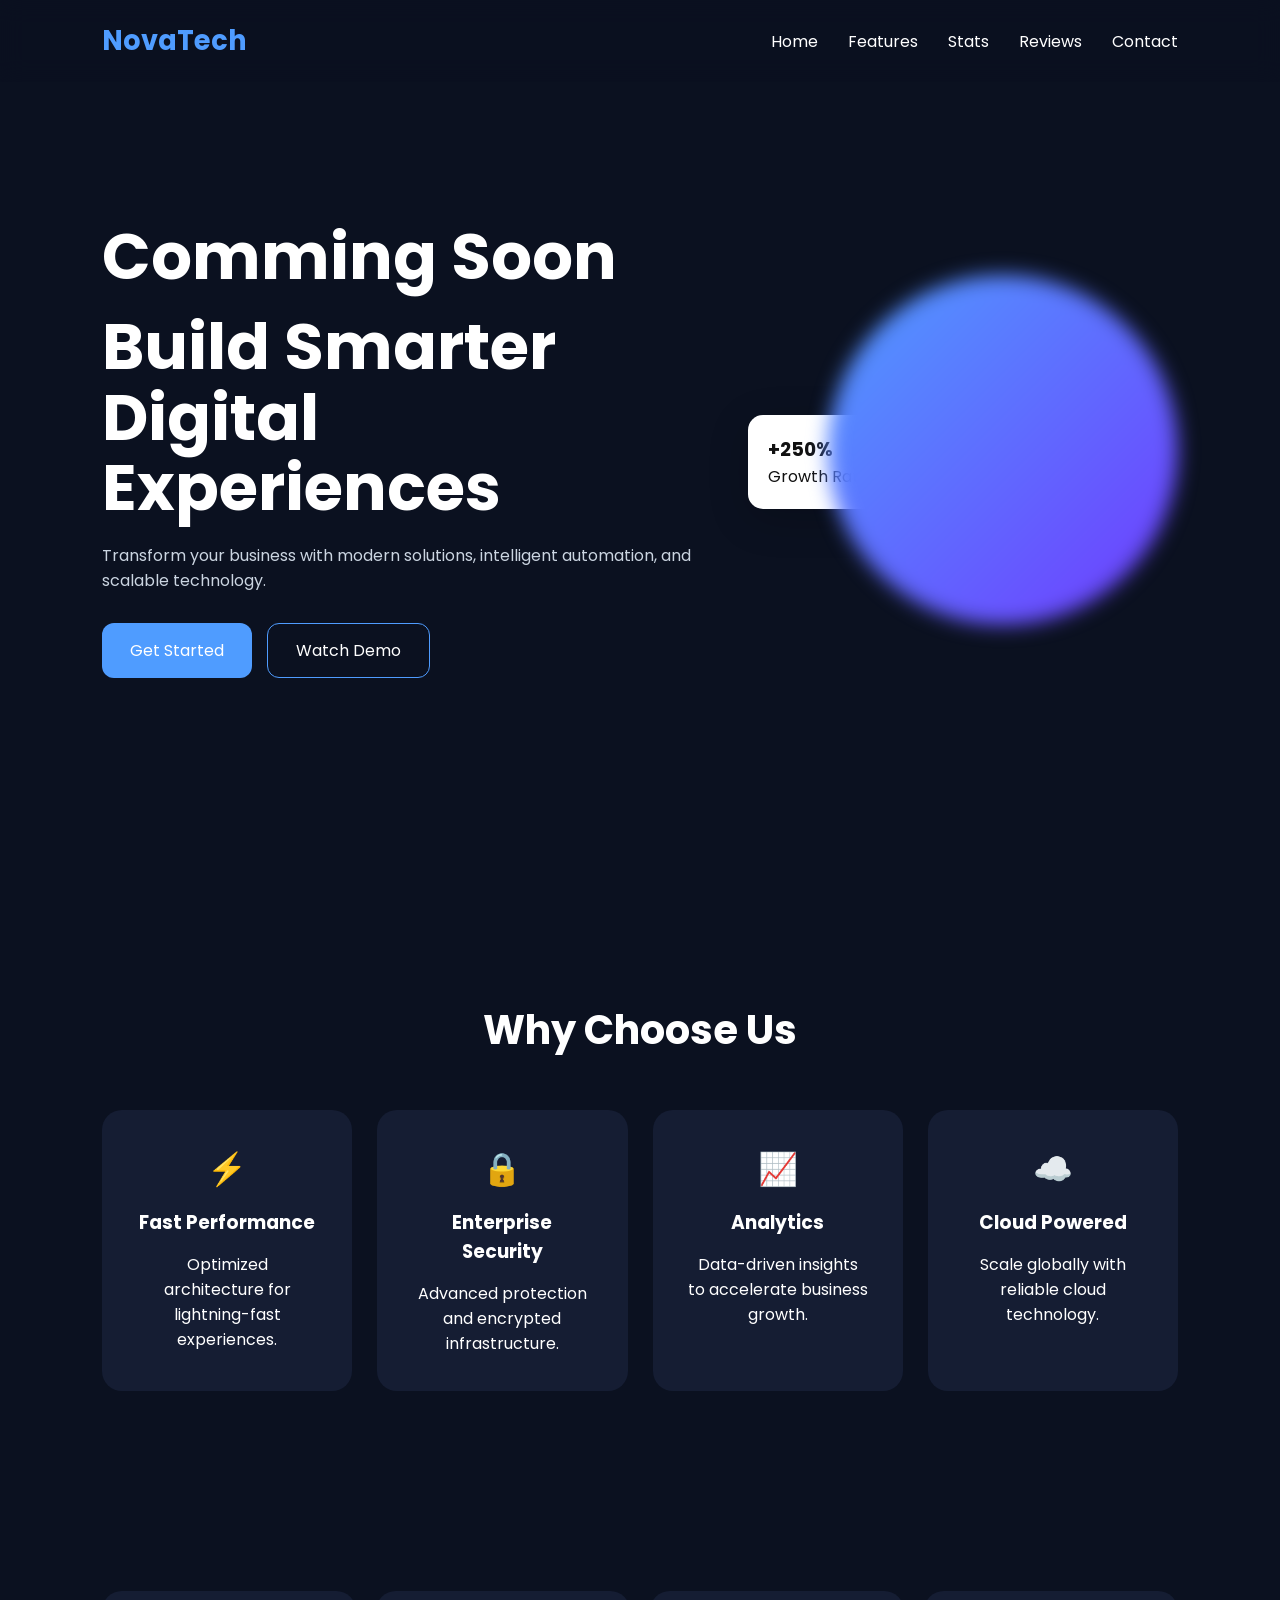
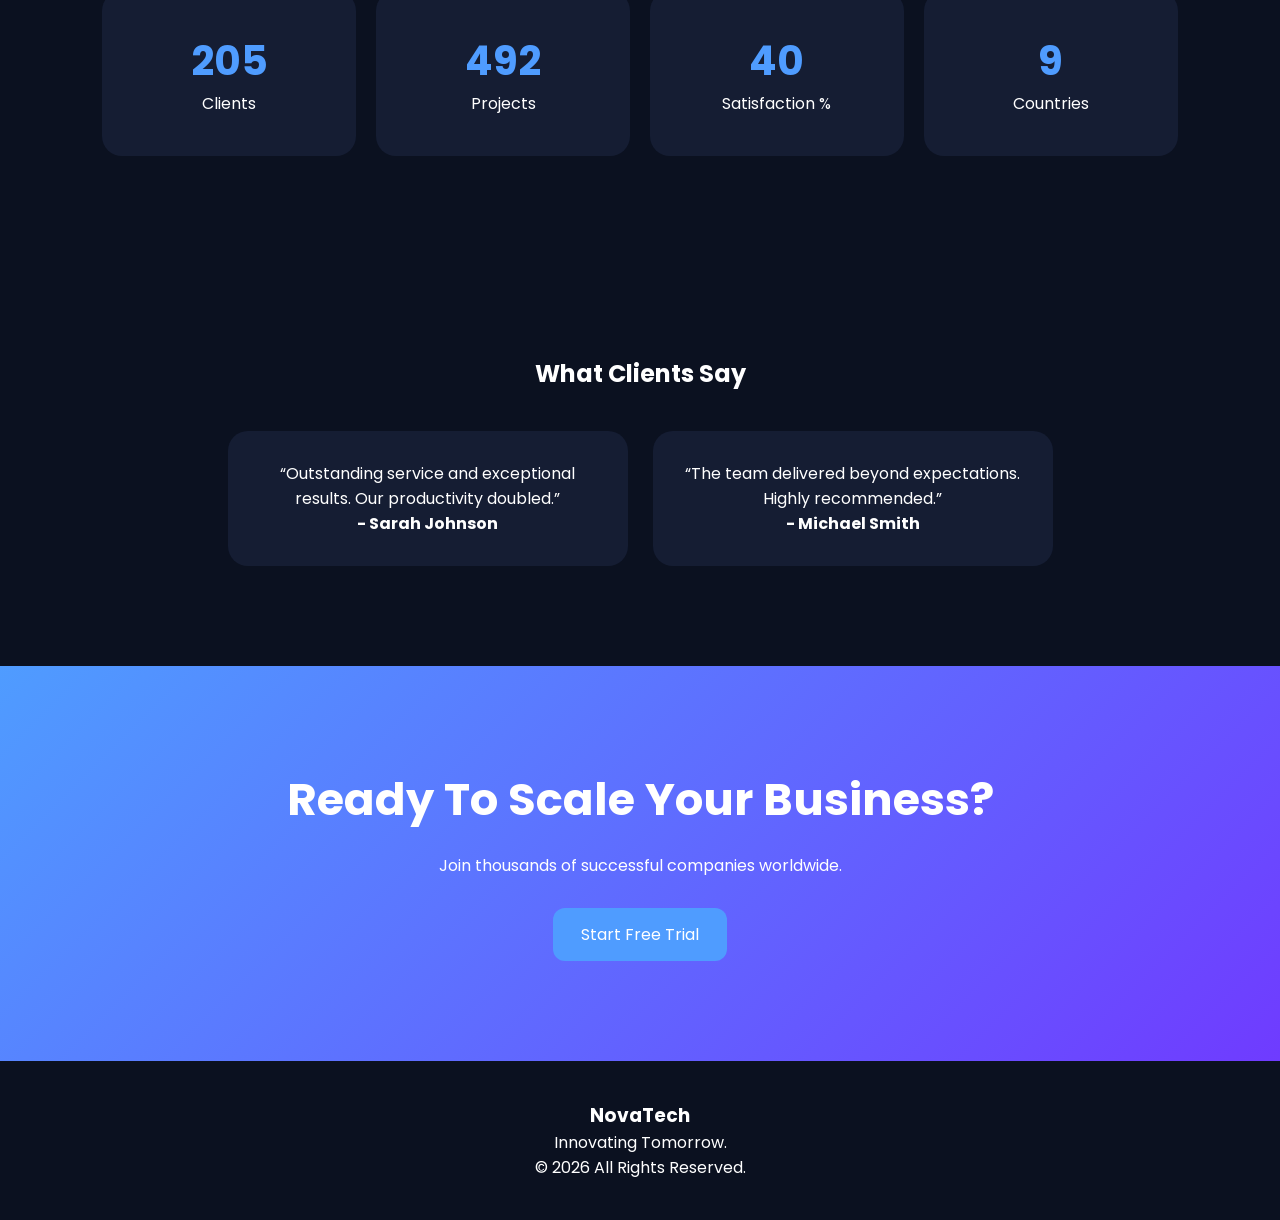
==== index.html @ ea534692 "update in h1 html page" ====
<!DOCTYPE html>
<html lang="en">
<head>
    <meta charset="UTF-8">
    <meta name="viewport" content="width=device-width, initial-scale=1.0">
    <title>NovaTech - Future of Innovation</title>

    <link rel="stylesheet" href="./css/style.css"
    ./style.css">

    <link rel="preconnect" href="https://fonts.googleapis.com">
    <link href="https://fonts.googleapis.com/css2?family=Poppins:wght@300;400;500;600;700;800&display=swap" rel="stylesheet">
</head>
<body>

    <header>
        <nav class="navbar">
            <div class="logo">NovaTech</div>

            <ul class="nav-links" id="navLinks">
                <li><a href="#home">Home</a></li>
                <li><a href="#features">Features</a></li>
                <li><a href="#stats">Stats</a></li>
                <li><a href="#testimonials">Reviews</a></li>
                <li><a href="#contact">Contact</a></li>
            </ul>

            <div class="menu-btn" id="menuBtn">
                ☰
            </div>
        </nav>
    </header>

    <!-- Hero Section -->
    <section class="hero" id="home">
        <div class="hero-content">
            <h1>Comming Soon</h1>
            <h1>Build Smarter Digital Experiences</h1>
            <p>
                Transform your business with modern solutions,
                intelligent automation, and scalable technology.
            </p>

            <div class="hero-buttons">
                <button class="primary-btn">Get Started</button>
                <button class="secondary-btn">Watch Demo</button>
            </div>
        </div>

        <div class="hero-image">
            <div class="floating-card">
                <h3>+250%</h3>
                <p>Growth Rate</p>
            </div>

            <div class="circle"></div>
        </div>
    </section>

    <!-- Features -->
    <section class="features" id="features">
        <h2>Why Choose Us</h2>

        <div class="feature-grid">

            <div class="card">
                <span>⚡</span>
                <h3>Fast Performance</h3>
                <p>Optimized architecture for lightning-fast experiences.</p>
            </div>

            <div class="card">
                <span>🔒</span>
                <h3>Enterprise Security</h3>
                <p>Advanced protection and encrypted infrastructure.</p>
            </div>

            <div class="card">
                <span>📈</span>
                <h3>Analytics</h3>
                <p>Data-driven insights to accelerate business growth.</p>
            </div>

            <div class="card">
                <span>☁️</span>
                <h3>Cloud Powered</h3>
                <p>Scale globally with reliable cloud technology.</p>
            </div>

        </div>
    </section>

    <!-- Stats -->
    <section class="stats" id="stats">
        <div class="stat-box">
            <h3 class="counter" data-target="500">0</h3>
            <p>Clients</p>
        </div>

        <div class="stat-box">
            <h3 class="counter" data-target="1200">0</h3>
            <p>Projects</p>
        </div>

        <div class="stat-box">
            <h3 class="counter" data-target="98">0</h3>
            <p>Satisfaction %</p>
        </div>

        <div class="stat-box">
            <h3 class="counter" data-target="24">0</h3>
            <p>Countries</p>
        </div>
    </section>

    <!-- Testimonials -->
    <section class="testimonials" id="testimonials">
        <h2>What Clients Say</h2>

        <div class="testimonial-container">

            <div class="testimonial">
                <p>
                    “Outstanding service and exceptional results.
                    Our productivity doubled.”
                </p>
                <h4>- Sarah Johnson</h4>
            </div>

            <div class="testimonial">
                <p>
                    “The team delivered beyond expectations.
                    Highly recommended.”
                </p>
                <h4>- Michael Smith</h4>
            </div>

        </div>
    </section>

    <!-- CTA -->
    <section class="cta">
        <h2>Ready To Scale Your Business?</h2>
        <p>Join thousands of successful companies worldwide.</p>

        <button class="primary-btn">Start Free Trial</button>
    </section>

    <!-- Footer -->
    <footer id="contact">
        <h3>NovaTech</h3>
        <p>Innovating Tomorrow.</p>
        <p>© 2026 All Rights Reserved.</p>
    </footer>

    <script src="./java/app.js"></script>
</body>
</html>
---- css/style.css ----
*{
    margin:0;
    padding:0;
    box-sizing:border-box;
    font-family:'Poppins',sans-serif;
}

html{
    scroll-behavior:smooth;
}

body{
    background:#0b1120;
    color:white;
    overflow-x:hidden;
}

/* Navbar */

.navbar{
    position:fixed;
    top:0;
    width:100%;
    display:flex;
    justify-content:space-between;
    align-items:center;
    padding:20px 8%;
    backdrop-filter:blur(12px);
    background:rgba(11,17,32,.7);
    z-index:1000;
}

.logo{
    font-size:1.7rem;
    font-weight:700;
    color:#4f9cff;
}

.nav-links{
    display:flex;
    list-style:none;
    gap:30px;
}

.nav-links a{
    text-decoration:none;
    color:white;
    transition:.3s;
}

.nav-links a:hover{
    color:#4f9cff;
}

.menu-btn{
    display:none;
    font-size:1.8rem;
    cursor:pointer;
}

/* Hero */

.hero{
    min-height:100vh;
    display:flex;
    align-items:center;
    justify-content:space-between;
    padding:120px 8%;
}

.hero-content{
    max-width:600px;
}

.hero-content h1{
    font-size:4rem;
    line-height:1.1;
    margin-bottom:20px;
}

.hero-content p{
    color:#cbd5e1;
    margin-bottom:30px;
}

.hero-buttons{
    display:flex;
    gap:15px;
}

.primary-btn,
.secondary-btn{
    padding:14px 28px;
    border:none;
    border-radius:12px;
    cursor:pointer;
    transition:.4s;
    font-size:1rem;
}

.primary-btn{
    background:#4f9cff;
    color:white;
}

.primary-btn:hover{
    transform:translateY(-5px);
}

.secondary-btn{
    background:transparent;
    border:1px solid #4f9cff;
    color:white;
}

.hero-image{
    position:relative;
}

.circle{
    width:350px;
    height:350px;
    border-radius:50%;
    background:linear-gradient(135deg,#4f9cff,#6f3bff);
    filter:blur(10px);
    animation:float 4s ease-in-out infinite;
}

.floating-card{
    position:absolute;
    top:40%;
    left:-80px;
    background:white;
    color:#111;
    padding:20px;
    border-radius:15px;
    box-shadow:0 10px 40px rgba(0,0,0,.2);
    animation:floatCard 3s infinite ease-in-out;
}

@keyframes float{
    50%{
        transform:translateY(-20px);
    }
}

@keyframes floatCard{
    50%{
        transform:translateY(-15px);
    }
}

/* Features */

.features{
    padding:100px 8%;
    text-align:center;
}

.features h2{
    margin-bottom:50px;
    font-size:2.5rem;
}

.feature-grid{
    display:grid;
    grid-template-columns:repeat(auto-fit,minmax(250px,1fr));
    gap:25px;
}

.card{
    background:#151d33;
    padding:35px;
    border-radius:20px;
    transition:.4s;
}

.card:hover{
    transform:translateY(-10px);
    background:#1d2744;
}

.card span{
    font-size:2rem;
}

.card h3{
    margin:15px 0;
}

/* Stats */

.stats{
    display:grid;
    grid-template-columns:repeat(auto-fit,minmax(180px,1fr));
    padding:100px 8%;
    text-align:center;
    gap:20px;
}

.stat-box{
    background:#151d33;
    padding:40px;
    border-radius:20px;
}

.stat-box h3{
    color:#4f9cff;
    font-size:2.5rem;
}

/* Testimonials */

.testimonials{
    padding:100px 8%;
    text-align:center;
}

.testimonial-container{
    display:flex;
    gap:25px;
    justify-content:center;
    flex-wrap:wrap;
    margin-top:40px;
}

.testimonial{
    max-width:400px;
    background:#151d33;
    padding:30px;
    border-radius:20px;
}

/* CTA */

.cta{
    text-align:center;
    padding:100px 8%;
    background:linear-gradient(135deg,#4f9cff,#6f3bff);
}

.cta h2{
    font-size:2.8rem;
    margin-bottom:20px;
}

.cta p{
    margin-bottom:30px;
}

/* Footer */

footer{
    text-align:center;
    padding:40px;
}

/* Mobile */

@media(max-width:768px){

    .hero{
        flex-direction:column;
        text-align:center;
        gap:60px;
    }

    .hero-content h1{
        font-size:2.8rem;
    }

    .nav-links{
        position:absolute;
        top:80px;
        left:0;
        width:100%;
        background:#111827;
        flex-direction:column;
        text-align:center;
        padding:20px;
        display:none;
    }

    .nav-links.active{
        display:flex;
    }

    .menu-btn{
        display:block;
    }

    .circle{
        width:250px;
        height:250px;
    }

    .floating-card{
        left:-20px;
    }
}
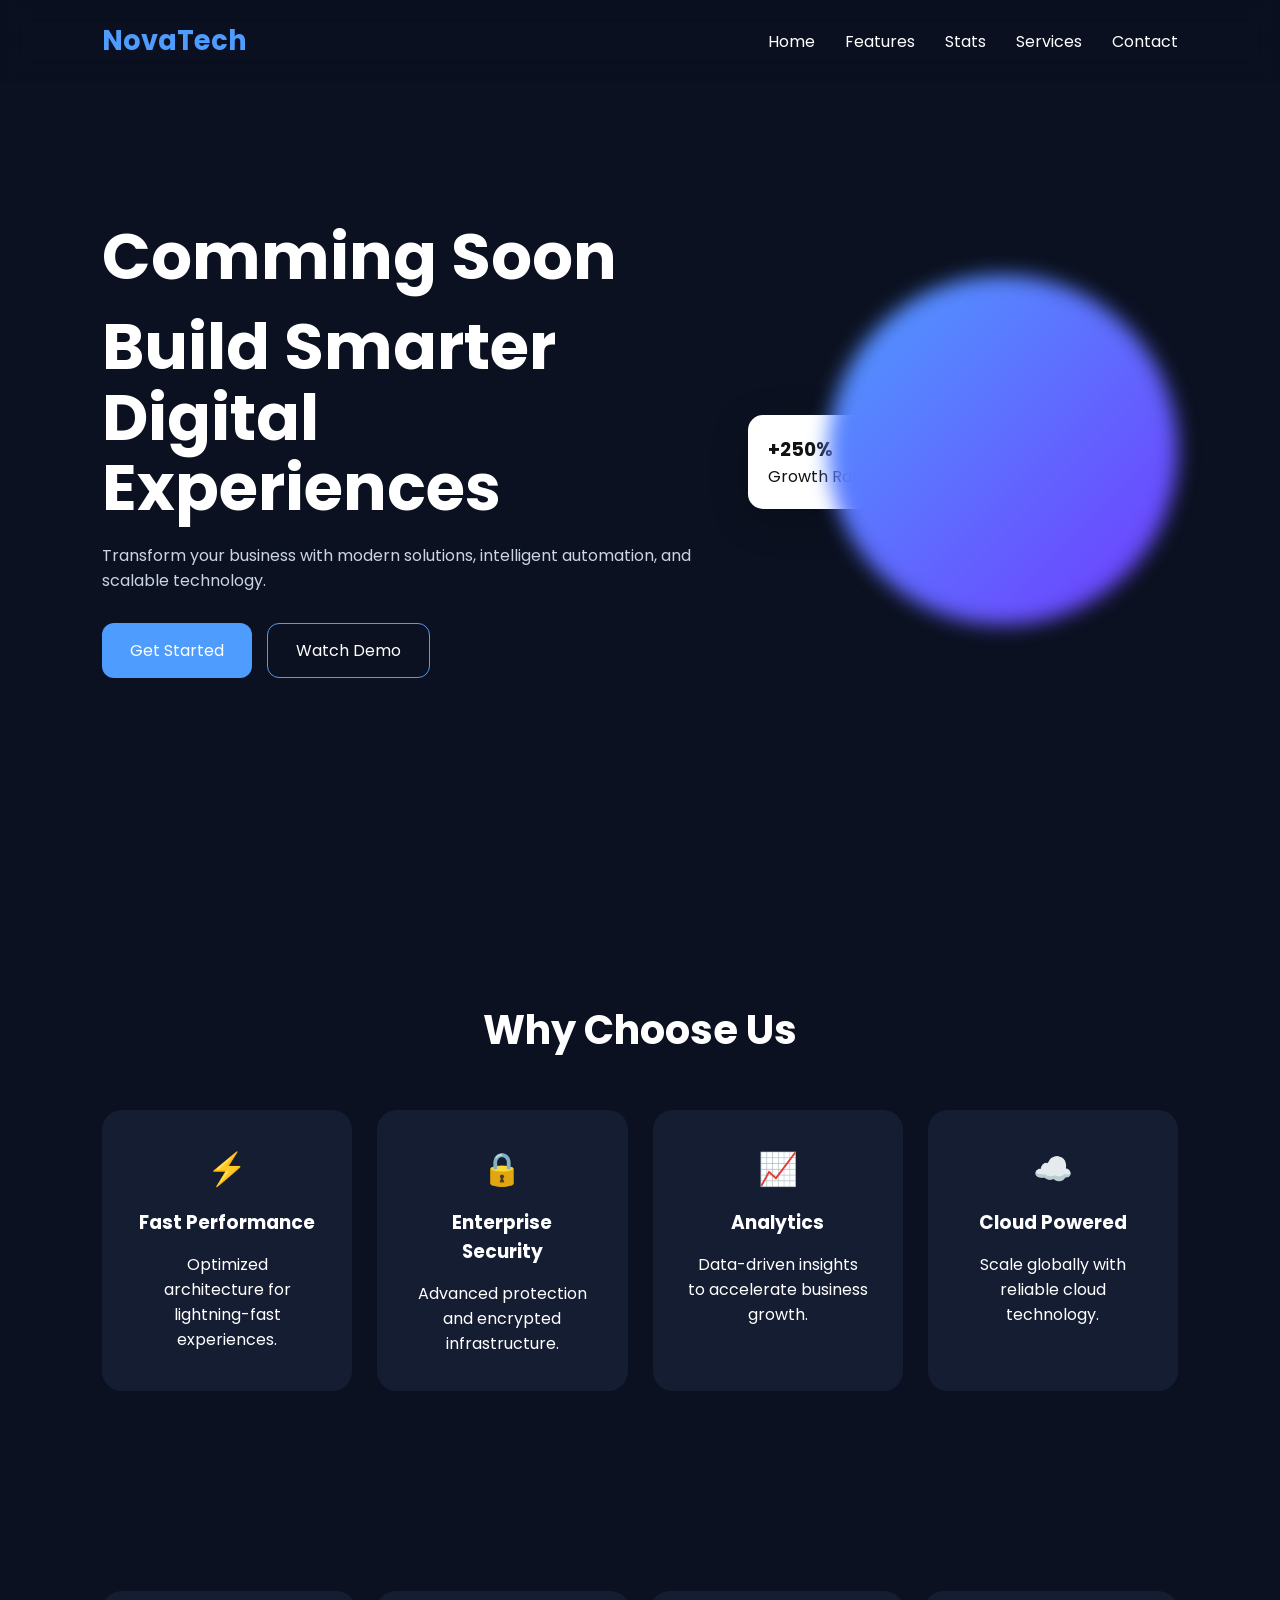
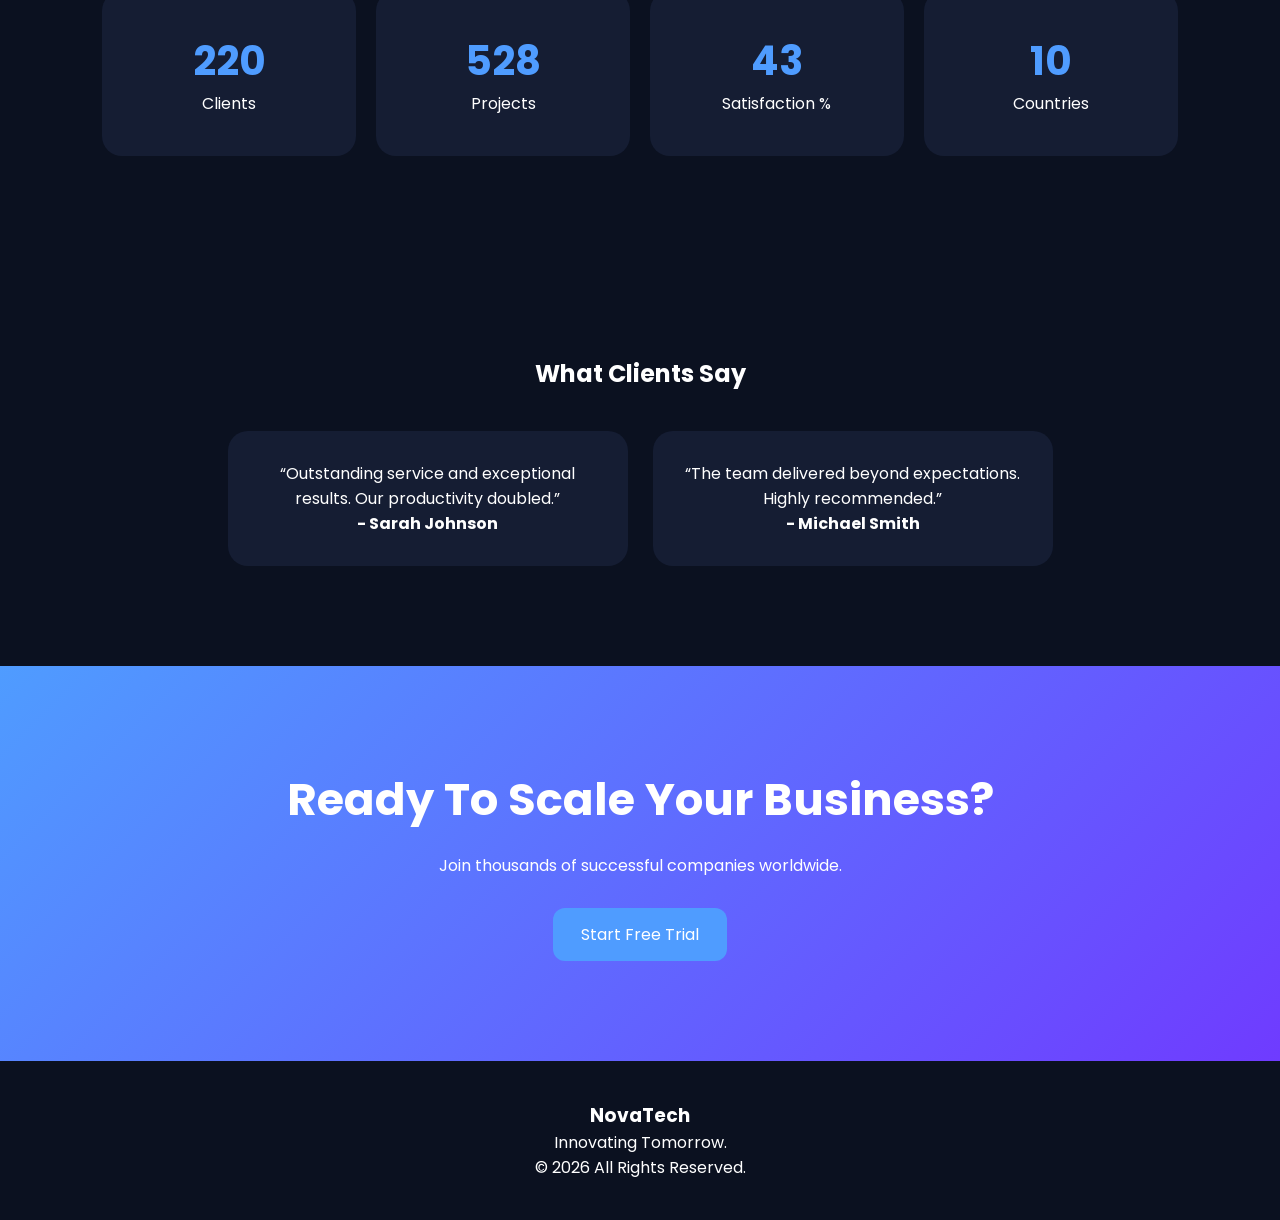
==== commit 545e9ea9: "service file updated" ====
--- a/index.html
+++ b/index.html
@@ -21,7 +21,7 @@
                 <li><a href="#home">Home</a></li>
                 <li><a href="#features">Features</a></li>
                 <li><a href="#stats">Stats</a></li>
-                <li><a href="#testimonials">Reviews</a></li>
+                <li><a href="service.html">Services</a></li>
                 <li><a href="#contact">Contact</a></li>
             </ul>
 
--- a/css/style.css
+++ b/css/style.css
@@ -297,4 +297,128 @@
     .floating-card{
         left:-20px;
     }
-}+}
+  .service-hero{
+            padding:140px 8% 80px;
+            text-align:center;
+            background:linear-gradient(
+                135deg,
+                #0b1120,
+                #121d3a
+            );
+        }
+
+        .service-hero h1{
+            font-size:3.5rem;
+            margin-bottom:20px;
+        }
+
+        .service-hero p{
+            color:#cbd5e1;
+            max-width:700px;
+            margin:auto;
+        }
+
+        .services-section{
+            padding:80px 8%;
+        }
+
+        .service-grid{
+            display:grid;
+            grid-template-columns:repeat(auto-fit,minmax(300px,1fr));
+            gap:30px;
+        }
+
+        .service-card{
+            background:#151d33;
+            padding:35px;
+            border-radius:20px;
+            transition:0.4s;
+            border:1px solid rgba(255,255,255,.05);
+        }
+
+        .service-card:hover{
+            transform:translateY(-10px);
+            box-shadow:0 20px 40px rgba(79,156,255,.15);
+        }
+
+        .service-icon{
+            font-size:3rem;
+            margin-bottom:20px;
+        }
+
+        .service-card h3{
+            margin-bottom:15px;
+        }
+
+        .service-card p{
+            color:#cbd5e1;
+            line-height:1.8;
+        }
+
+        .process{
+            padding:100px 8%;
+            text-align:center;
+        }
+
+        .process h2{
+            margin-bottom:50px;
+        }
+
+        .steps{
+            display:grid;
+            grid-template-columns:repeat(auto-fit,minmax(250px,1fr));
+            gap:25px;
+        }
+
+        .step{
+            background:#151d33;
+            padding:30px;
+            border-radius:20px;
+        }
+
+        .step-number{
+            width:60px;
+            height:60px;
+            background:#4f9cff;
+            border-radius:50%;
+            display:flex;
+            align-items:center;
+            justify-content:center;
+            margin:auto auto 20px;
+            font-weight:bold;
+            font-size:1.3rem;
+        }
+
+        .pricing-preview{
+            padding:100px 8%;
+            text-align:center;
+        }
+
+        .pricing-box{
+            background:#151d33;
+            max-width:500px;
+            margin:auto;
+            padding:50px;
+            border-radius:25px;
+        }
+
+        .pricing-box h3{
+            font-size:2rem;
+            margin-bottom:10px;
+        }
+
+        .price{
+            font-size:3rem;
+            color:#4f9cff;
+            margin:20px 0;
+        }
+
+        .pricing-box ul{
+            list-style:none;
+            margin-bottom:30px;
+        }
+
+        .pricing-box li{
+            padding:10px;
+        }
